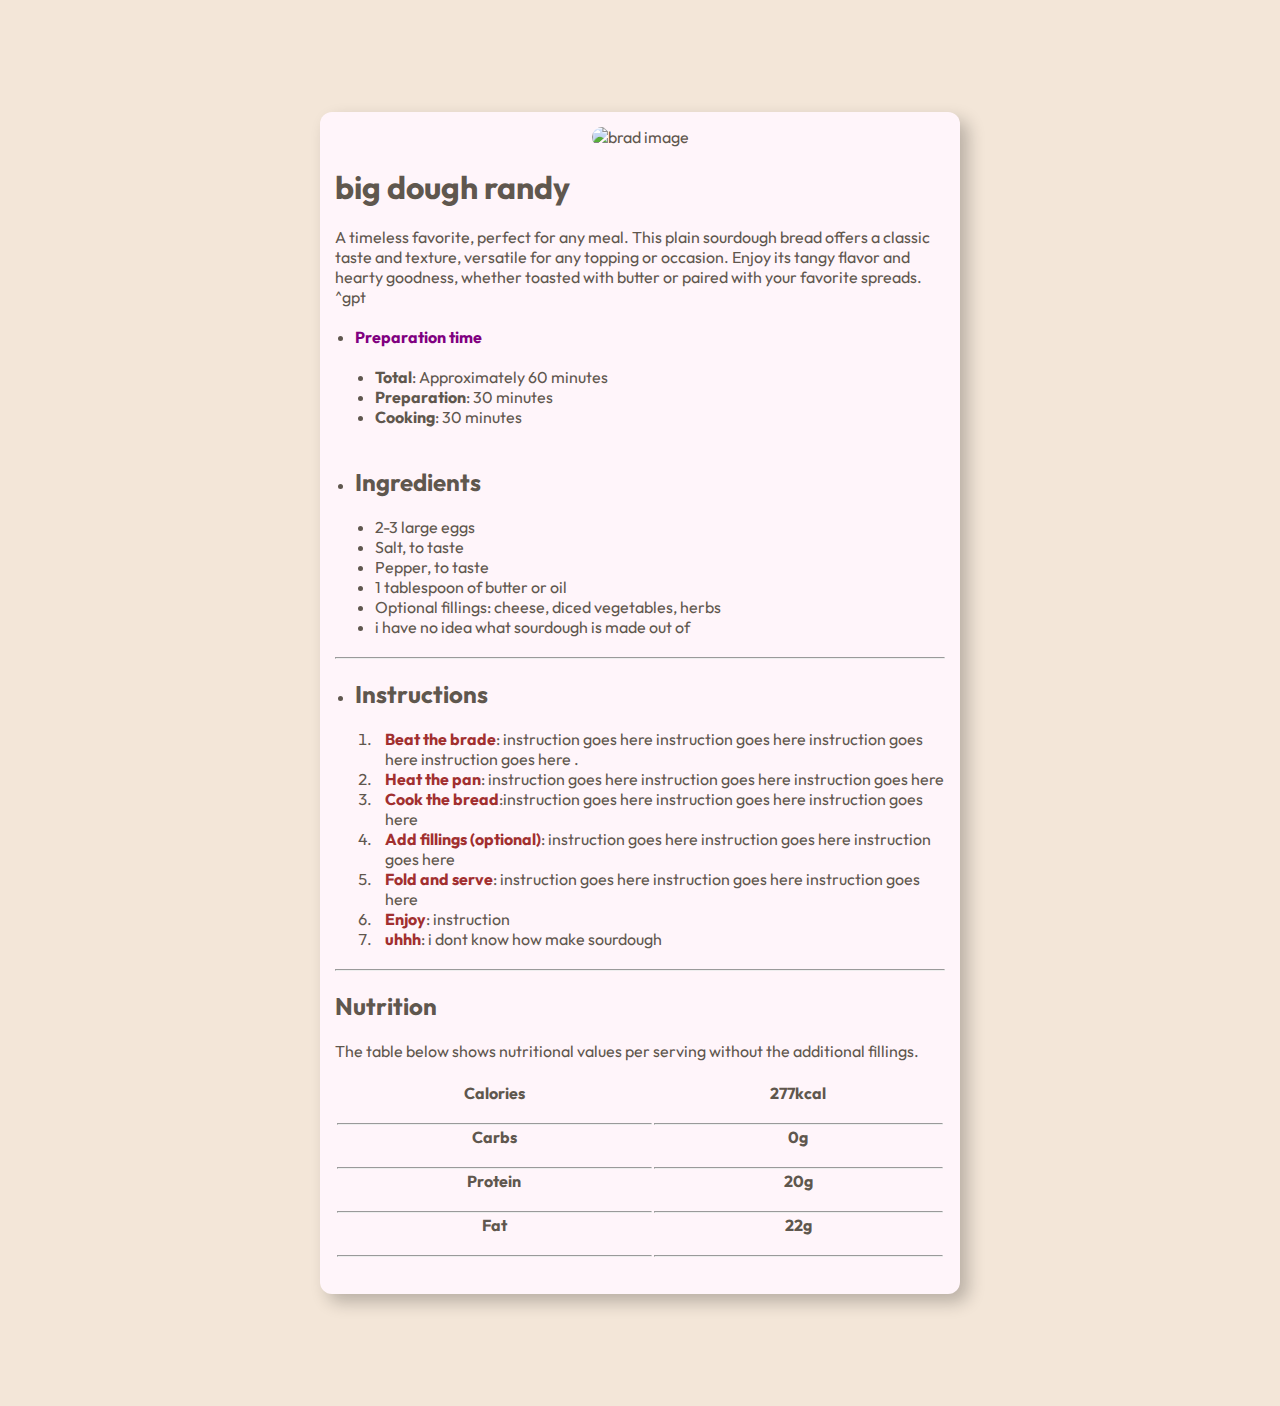
==== index.html @ 5fad1c0d "Update index.html" ====
<html lang="en"><head>
    <meta charset="UTF-8">
    <meta name="viewport" content="width=device-width, initial-scale=1.0">
  
    <link rel="icon" type="image/png" sizes="32x32" href="./assets/images/favicon-32x32.png">
  
    <title>Dough Bros</title>
  
    <link rel="preconnect" href="https://fonts.googleapis.com">
    <link rel="preconnect" href="https://fonts.gstatic.com" crossorigin="">
    <link href="https://fonts.googleapis.com/css2?family=Outfit:wght@100..900&amp;family=Young+Serif&amp;display=swap" rel="stylesheet">
    <link rel="stylesheet" href="assets/css/style.css">
  
  </head>
  
  <body data-new-gr-c-s-check-loaded="14.1167.0" data-gr-ext-installed="">
  
    <div class="mainframe">
      <div id="omelette-image"><img src="../assets/images/image-omelette.jpeg" alt="brad image"></div>
  
      <br>
  
      <h1>big dough randy</h1>
  
      <br>
  
      <p>A timeless favorite, perfect for any meal. This plain sourdough bread offers a classic taste and texture, versatile for any topping or occasion. Enjoy its tangy flavor and hearty goodness, whether toasted with butter or paired with your favorite spreads.</p>
  ^gpt
      <br>
      <br>
  
      <ul class="preparation">
        <li id="Preparation-time">
          <h4>Preparation time</h4><br>
          <ul>
            <li><b>Total</b>: Approximately 60 minutes</li>
            <li><b>Preparation</b>: 30 minutes</li>
            <li><b>Cooking</b>: 30 minutes</li>
          </ul>
        </li>
      </ul>
  
      <br>
      <br>
  
      <ul class="Ingredients">
        <li id="Ingredients-list">
          <h2>Ingredients</h2><br>
          <ul>
            <li>2-3 large eggs</li>
            <li>Salt, to taste</li>
            <li>Pepper, to taste</li>
            <li>1 tablespoon of butter or oil</li>
            <li>Optional fillings: cheese, diced vegetables, herbs
            </li>
            <li>i have no idea what sourdough is made out of 
            </li>
          </ul>
        </li>
      </ul>
  
      <br>
      <hr>
      <br>
  
      <ul class="instructions">
        <li id="instructions-heading">
          <h2>Instructions</h2><br>
          <ol start="1">
            <li class="instruction"><b>Beat the brade</b>: instruction goes here instruction goes here instruction goes here instruction goes here .</li>
            <li class="instruction"><b>Heat the pan</b>: instruction goes here instruction goes here instruction goes here 
            </li>
            <li class="instruction"><b>Cook the bread</b>:instruction goes here instruction goes here instruction goes here </li>
            <li class="instruction"><b>Add fillings (optional)</b>: instruction goes here instruction goes here instruction goes here </li>
            <li class="instruction"><b>Fold and serve</b>: instruction goes here instruction goes here instruction goes here </li>
            <li class="instruction"><b>Enjoy</b>: instruction</li>
            <li class="instruction"><b>uhhh</b>: i dont know how make sourdough</li>
          </ol>
        </li>
      </ul>
  
      <br>
      <hr>
      <br>
  
      <h2>Nutrition</h2><br><p>The table below shows nutritional values per serving without the additional fillings.</p><br><table>
        
        
        <tbody><tr>
          <th>Calories <br><br><hr></th>
          <th>277kcal <br><br><hr></th>
        </tr>
        <tr>
          <th>Carbs <br><br><hr></th>
          <th>0g <br><br><hr></th>
        </tr>
        <tr>
          <th>Protein <br><br><hr></th>
          <th>20g <br><br><hr></th>
        </tr>
        <tr>
          <th>Fat <br><br><hr></th>
          <th>22g <br><br><hr></th>
        </tr>
      </tbody></table>
      <br>
    </div>
  
  
  
  </body><grammarly-desktop-integration data-grammarly-shadow-root="true"></grammarly-desktop-integration></html>
---- assets/css/style.css ----
/* should work for desktop and mobile :pray: */

:root {
    --white: #ffffff;
    --rose-white: #fff5fa;
    --eggshell: #f3e6d8;
    --light-grey: #e4ded8;
    --wenge-brown: #5f574e;
    --dark-charcoal: #302d2c;
}

* {
    margin: 0;
    padding: 0;
    box-sizing: border-box;
    font-family: Outfit, Young-serif;
    color: var(--wenge-brown);
}

body {
    background-color: var(--eggshell);
}

.mainframe {
    margin: auto;
    display: flex;
    justify-content: center;
    flex-direction: column;
    width: 50%; /* Adjust as needed */
    padding: 15px;
    margin-top: 7rem;
    margin-bottom: 7rem;
    background-color: var(--rose-white);
    border-radius: 12px;
    box-shadow: 8px 8px 17px rgba(0, 0, 0, 0.244);
}

/* Media queries for responsiveness */

@media only screen and (max-width: 768px) {
    .mainframe {
        width: 80%; /* Adjust as needed */
        margin-top: 3rem;
        margin-bottom: 3rem;
    }
}

@media only screen and (max-width: 500px) {
    .mainframe {
        width: 90%; /* Adjust as needed */
    }
}

@media only screen and (max-width: 400px) {
    .mainframe {
        width: 95%; /* Adjust as needed */
    }
}

@media only screen and (max-width: 320px) {
    .mainframe {
        width: 100%; /* Adjust as needed */
        margin-top: 2rem;
        margin-bottom: 2rem;
    }
}

/* please work lol */

#omelette-image {
    display: flex;
    justify-content: center;
    align-items: center;
    border-radius: 20px;
    width: 100%;
}

#omelette-image img {
    max-width: 100%;
    max-height: 100%;
    border-radius: inherit;
}

.preparation, .Ingredients, .instructions {
    padding-left: 20px;
}

.preparation h4 {
    color: purple;
}

#Preparation-time ul, #Ingredients-list ul {
    padding-left: 20px;
    list-style-type: disc;
}

.instruction b {
    color: #a12f2f;
}

#instructions-heading .instruction {
    margin-left: 20px;
    padding-left: 10px;
}
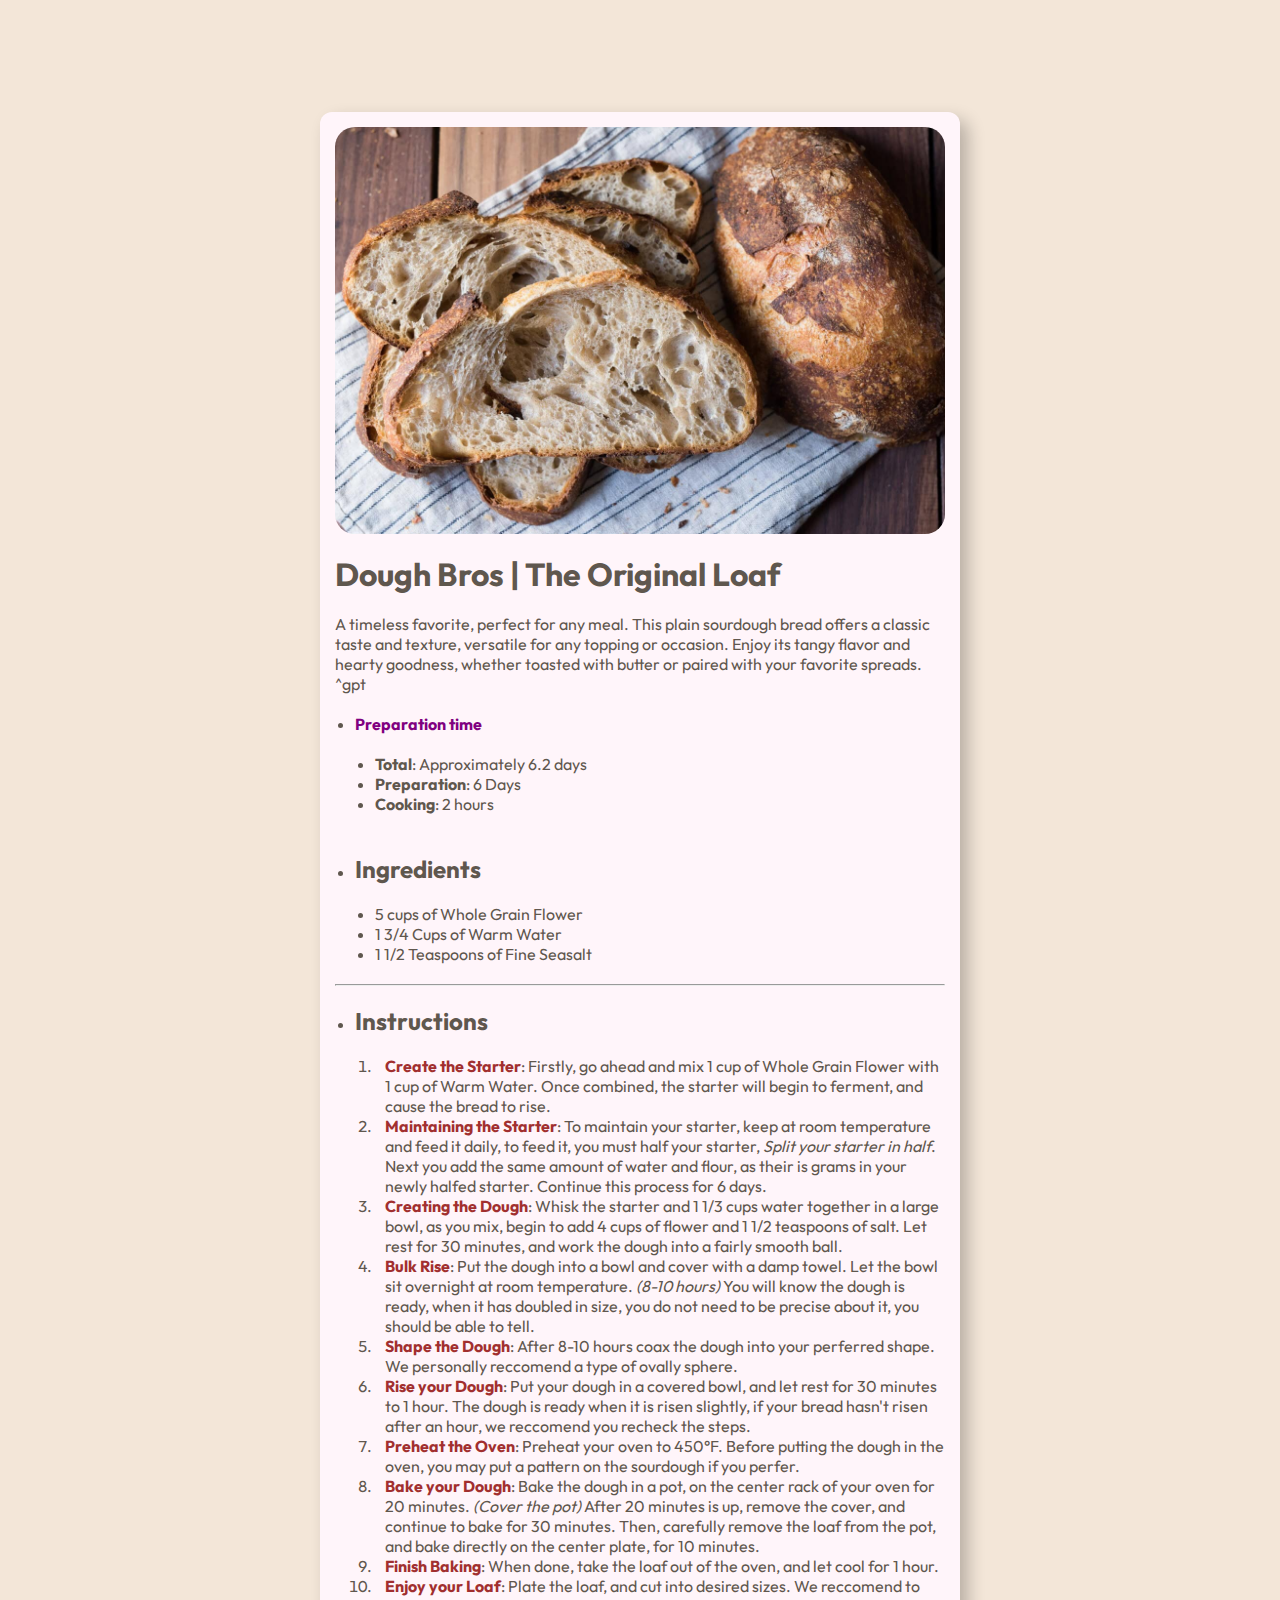
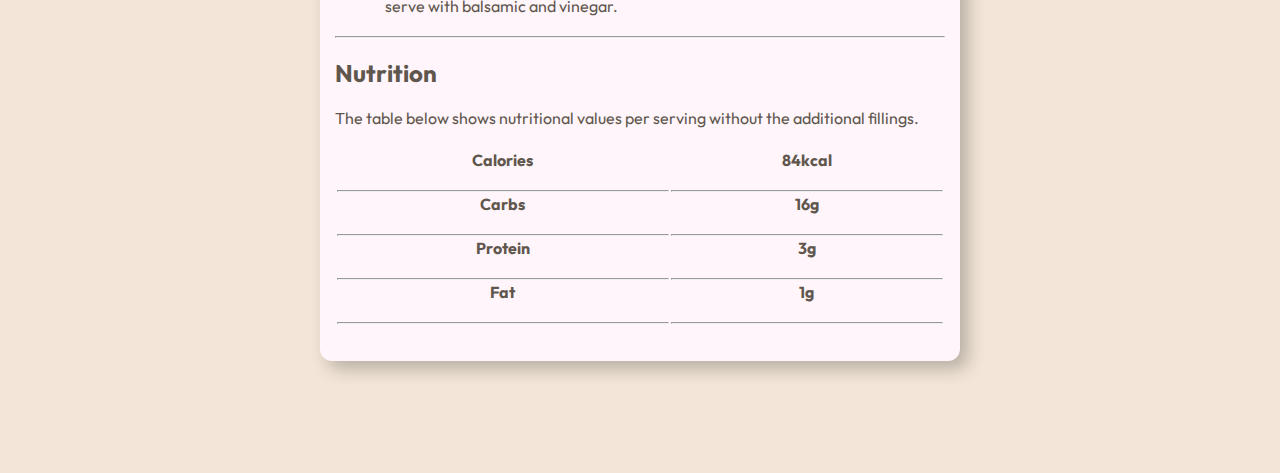
==== commit daf34fc6: "fixin shit" ====
--- a/index.html
+++ b/index.html
@@ -2,7 +2,7 @@
     <meta charset="UTF-8">
     <meta name="viewport" content="width=device-width, initial-scale=1.0">
   
-    <link rel="icon" type="image/png" sizes="32x32" href="./assets/images/favicon-32x32.png">
+    <link rel="icon" type="image/png" sizes="32x32" href="assets/images/favicon.ico">
   
     <title>Dough Bros</title>
   
@@ -16,11 +16,11 @@
   <body data-new-gr-c-s-check-loaded="14.1167.0" data-gr-ext-installed="">
   
     <div class="mainframe">
-      <div id="omelette-image"><img src="../assets/images/image-omelette.jpeg" alt="brad image"></div>
+      <div id="omelette-image"><img src="assets/images/image.png" alt="bread image"></div>
   
       <br>
   
-      <h1>big dough randy</h1>
+      <h1>Dough Bros | The Original Loaf</h1>
   
       <br>
   
@@ -33,9 +33,9 @@
         <li id="Preparation-time">
           <h4>Preparation time</h4><br>
           <ul>
-            <li><b>Total</b>: Approximately 60 minutes</li>
-            <li><b>Preparation</b>: 30 minutes</li>
-            <li><b>Cooking</b>: 30 minutes</li>
+            <li><b>Total</b>: Approximately 6.2 days</li>
+            <li><b>Preparation</b>: 6 Days</li>
+            <li><b>Cooking</b>: 2 hours</li>
           </ul>
         </li>
       </ul>
@@ -47,14 +47,9 @@
         <li id="Ingredients-list">
           <h2>Ingredients</h2><br>
           <ul>
-            <li>2-3 large eggs</li>
-            <li>Salt, to taste</li>
-            <li>Pepper, to taste</li>
-            <li>1 tablespoon of butter or oil</li>
-            <li>Optional fillings: cheese, diced vegetables, herbs
-            </li>
-            <li>i have no idea what sourdough is made out of 
-            </li>
+            <li>5 cups of Whole Grain Flower</li>
+            <li>1 3/4 Cups of Warm Water</li>
+            <li>1 1/2 Teaspoons of Fine Seasalt</li>
           </ul>
         </li>
       </ul>
@@ -67,14 +62,17 @@
         <li id="instructions-heading">
           <h2>Instructions</h2><br>
           <ol start="1">
-            <li class="instruction"><b>Beat the brade</b>: instruction goes here instruction goes here instruction goes here instruction goes here .</li>
-            <li class="instruction"><b>Heat the pan</b>: instruction goes here instruction goes here instruction goes here 
+            <li class="instruction"><b>Create the Starter</b>: Firstly, go ahead and mix 1 cup of Whole Grain Flower with 1 cup of Warm Water. Once combined, the starter will begin to ferment, and cause the bread to rise.</li>
+            <li class="instruction"><b>Maintaining the Starter</b>: To maintain your starter, keep at room temperature and feed it daily, to feed it, you must half your starter, <i>Split your starter in half</i>. Next you add the same amount of water and flour, as their is grams in your newly halfed starter. Continue this process for 6 days.  
             </li>
-            <li class="instruction"><b>Cook the bread</b>:instruction goes here instruction goes here instruction goes here </li>
-            <li class="instruction"><b>Add fillings (optional)</b>: instruction goes here instruction goes here instruction goes here </li>
-            <li class="instruction"><b>Fold and serve</b>: instruction goes here instruction goes here instruction goes here </li>
-            <li class="instruction"><b>Enjoy</b>: instruction</li>
-            <li class="instruction"><b>uhhh</b>: i dont know how make sourdough</li>
+            <li class="instruction"><b>Creating the Dough</b>: Whisk the starter and 1 1/3 cups water together in a large bowl, as you mix, begin to add 4 cups of flower and 1 1/2 teaspoons of salt. Let rest for 30 minutes, and work the dough into a fairly smooth ball.</li>
+            <li class="instruction"><b>Bulk Rise</b>: Put the dough into a bowl and cover with a damp towel. Let the bowl sit overnight at room temperature. <i>(8-10 hours)</i> You will know the dough is ready, when it has doubled in size, you do not need to be precise about it, you should be able to tell.</li>
+            <li class="instruction"><b>Shape the Dough</b>: After 8-10 hours coax the dough into your perferred shape. We personally reccomend a type of ovally sphere.</li>
+            <li class="instruction"><b>Rise your Dough</b>: Put your dough in a covered bowl, and let rest for 30 minutes to 1 hour. The dough is ready when it is risen slightly, if your bread hasn't risen after an hour, we reccomend you recheck the steps.</li>
+            <li class="instruction"><b>Preheat the Oven</b>: Preheat your oven to 450°F. Before putting the dough in the oven, you may put a pattern on the sourdough if you perfer.</li>
+            <li class="instruction"><b>Bake your Dough</b>: Bake the dough in a pot, on the center rack of your oven for 20 minutes. <i>(Cover the pot)</i> After 20 minutes is up, remove the cover, and continue to bake for 30 minutes. Then, carefully remove the loaf from the pot, and bake directly on the center plate, for 10 minutes. </li>
+          <li class="instruction"><b>Finish Baking</b>: When done, take the loaf out of the oven, and let cool for 1 hour.</li>
+          <li class="instruction"><b>Enjoy your Loaf</b>: Plate the loaf, and cut into desired sizes. We reccomend to serve with balsamic and vinegar.</li>
           </ol>
         </li>
       </ul>
@@ -88,19 +86,19 @@
         
         <tbody><tr>
           <th>Calories <br><br><hr></th>
-          <th>277kcal <br><br><hr></th>
+          <th>84kcal <br><br><hr></th>
         </tr>
         <tr>
           <th>Carbs <br><br><hr></th>
-          <th>0g <br><br><hr></th>
+          <th>16g <br><br><hr></th>
         </tr>
         <tr>
           <th>Protein <br><br><hr></th>
-          <th>20g <br><br><hr></th>
+          <th>3g <br><br><hr></th>
         </tr>
         <tr>
           <th>Fat <br><br><hr></th>
-          <th>22g <br><br><hr></th>
+          <th>1g <br><br><hr></th>
         </tr>
       </tbody></table>
       <br>
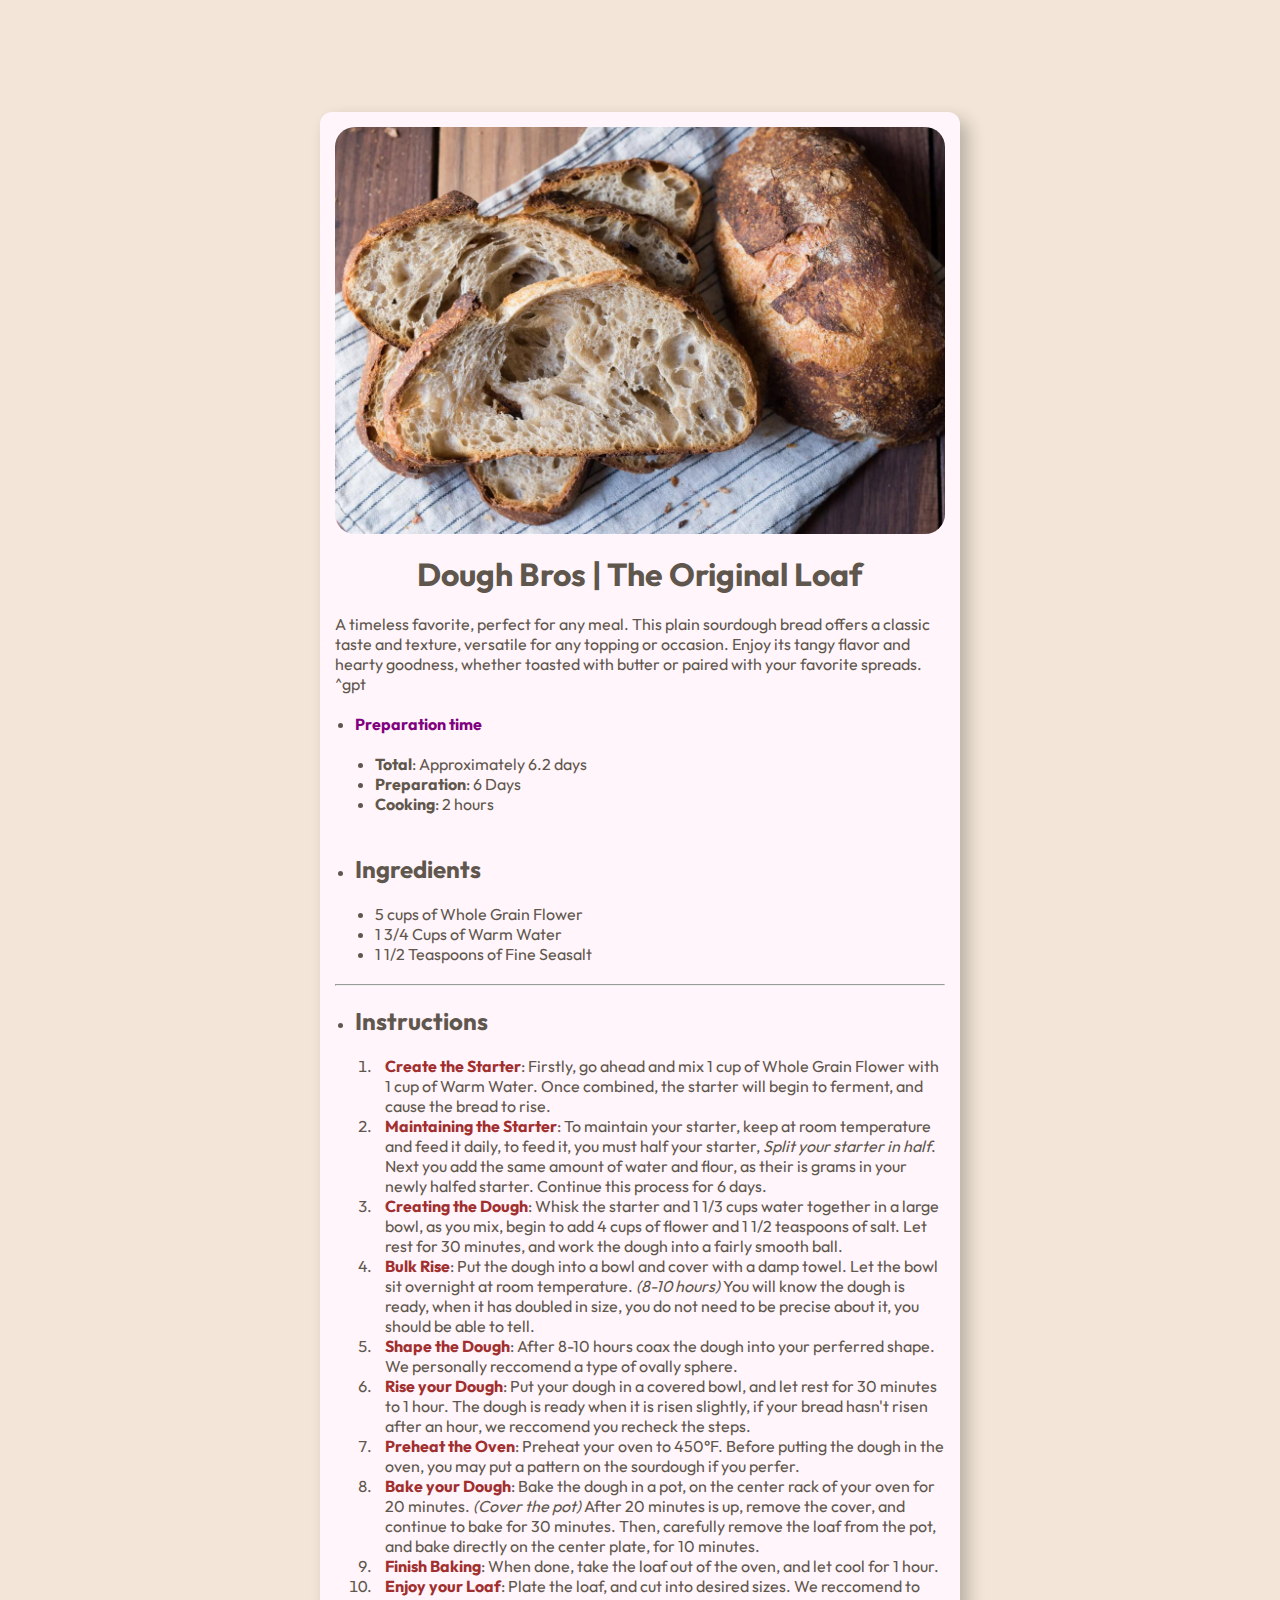
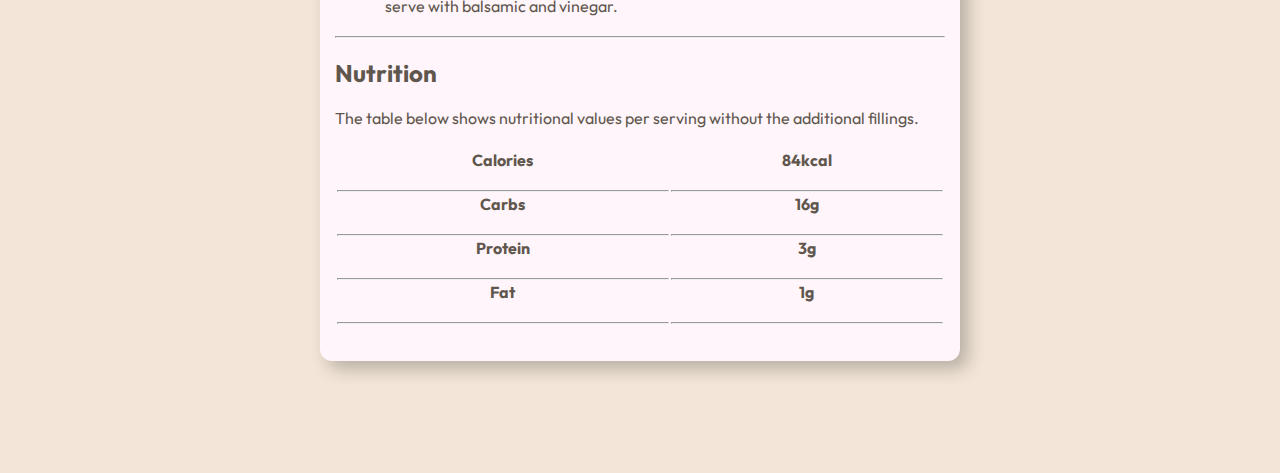
==== commit 21d6116b: "Update index.html" ====
--- a/index.html
+++ b/index.html
@@ -20,7 +20,7 @@
   
       <br>
   
-      <h1>Dough Bros | The Original Loaf</h1>
+      <center><h1>Dough Bros | The Original Loaf</h1></center>
   
       <br>
   
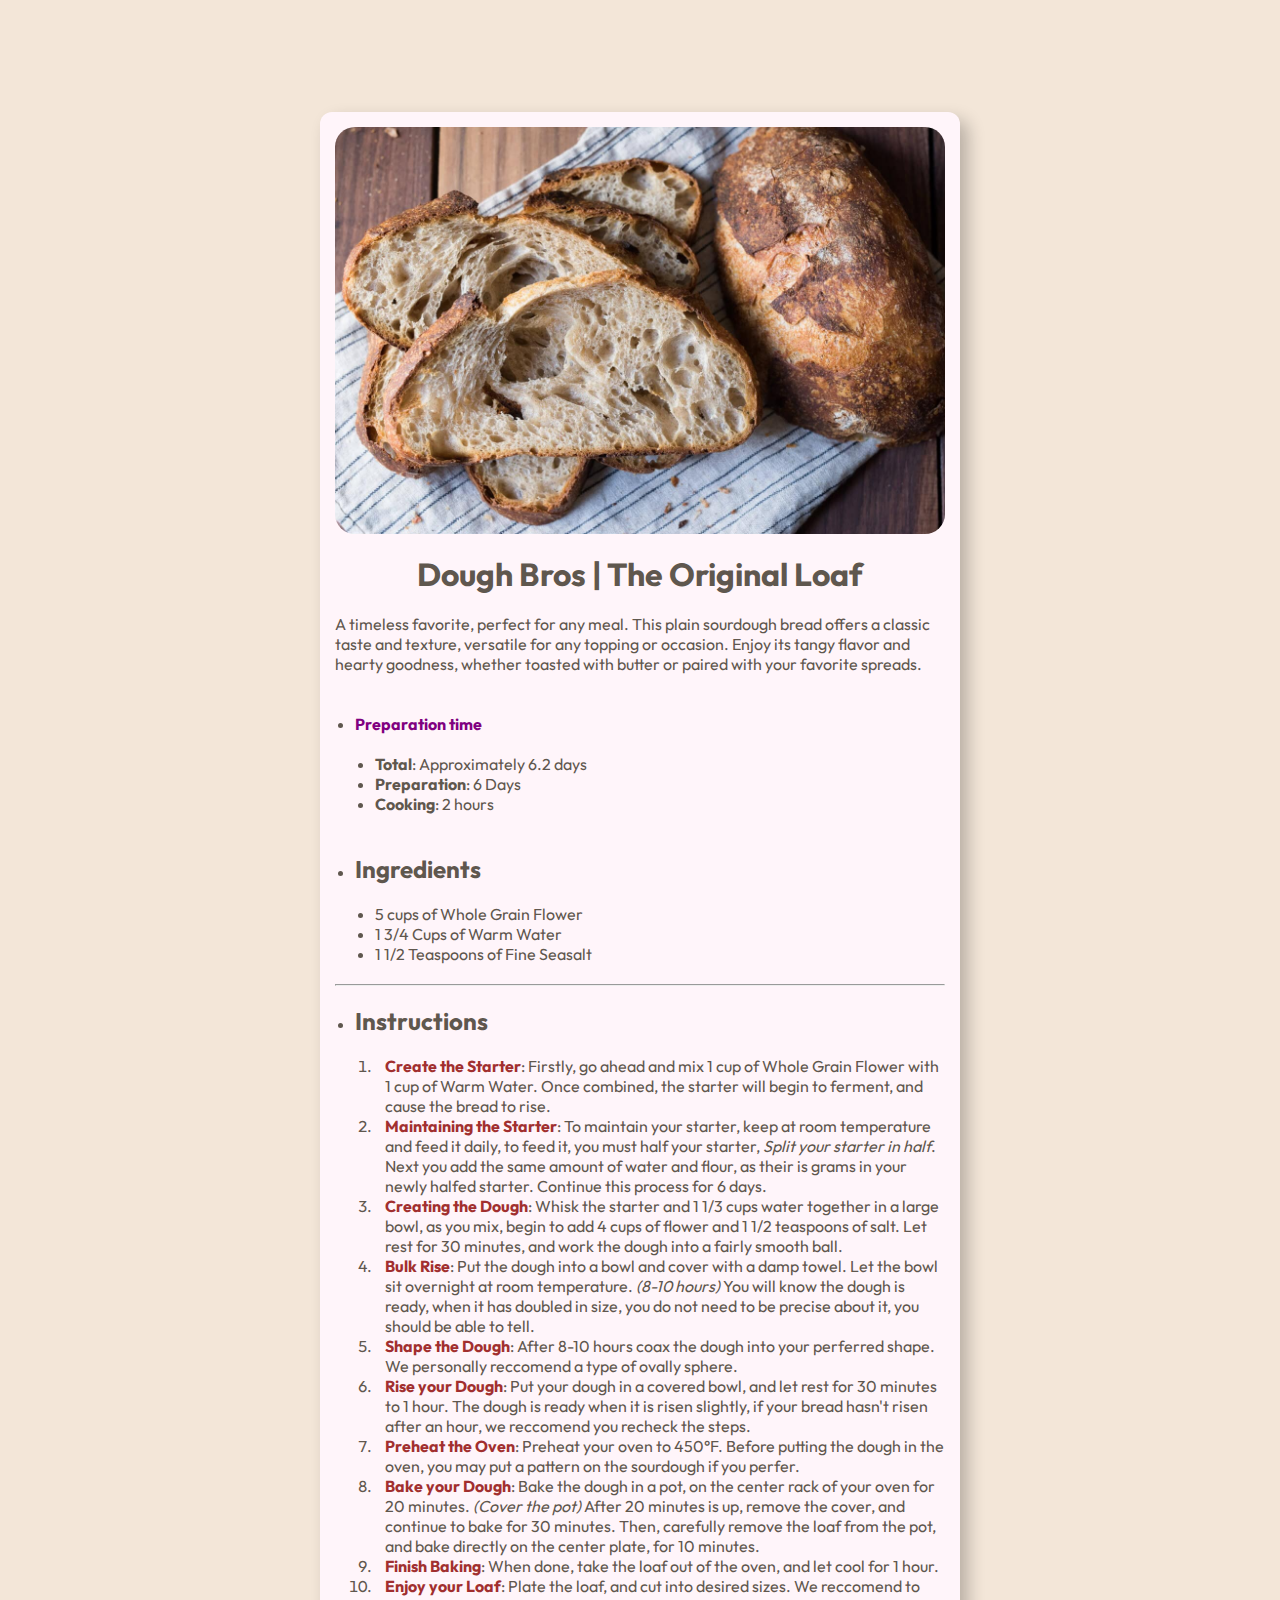
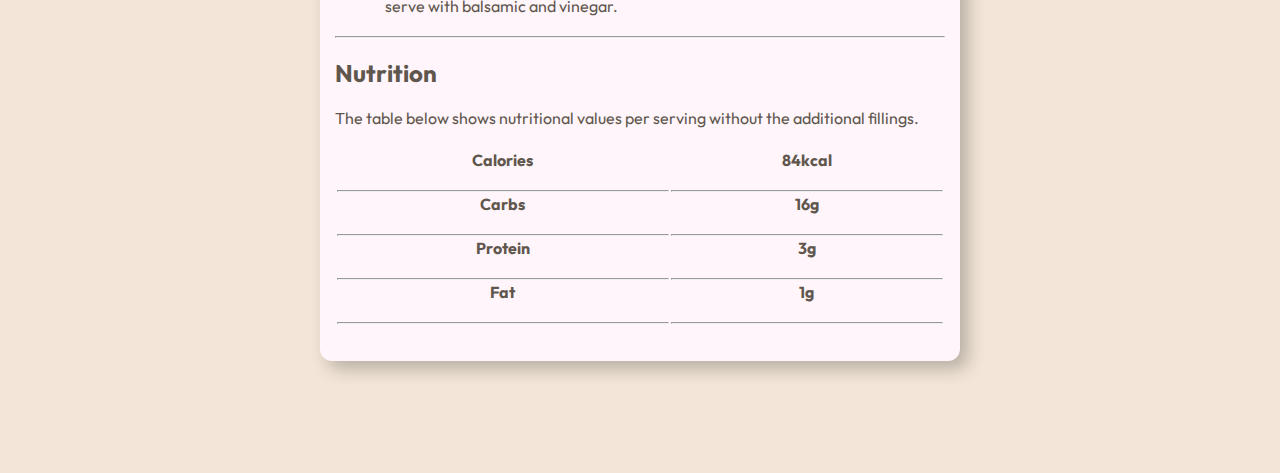
==== commit f9e2c9a9: "f" ====
--- a/index.html
+++ b/index.html
@@ -25,7 +25,6 @@
       <br>
   
       <p>A timeless favorite, perfect for any meal. This plain sourdough bread offers a classic taste and texture, versatile for any topping or occasion. Enjoy its tangy flavor and hearty goodness, whether toasted with butter or paired with your favorite spreads.</p>
-  ^gpt
       <br>
       <br>
   
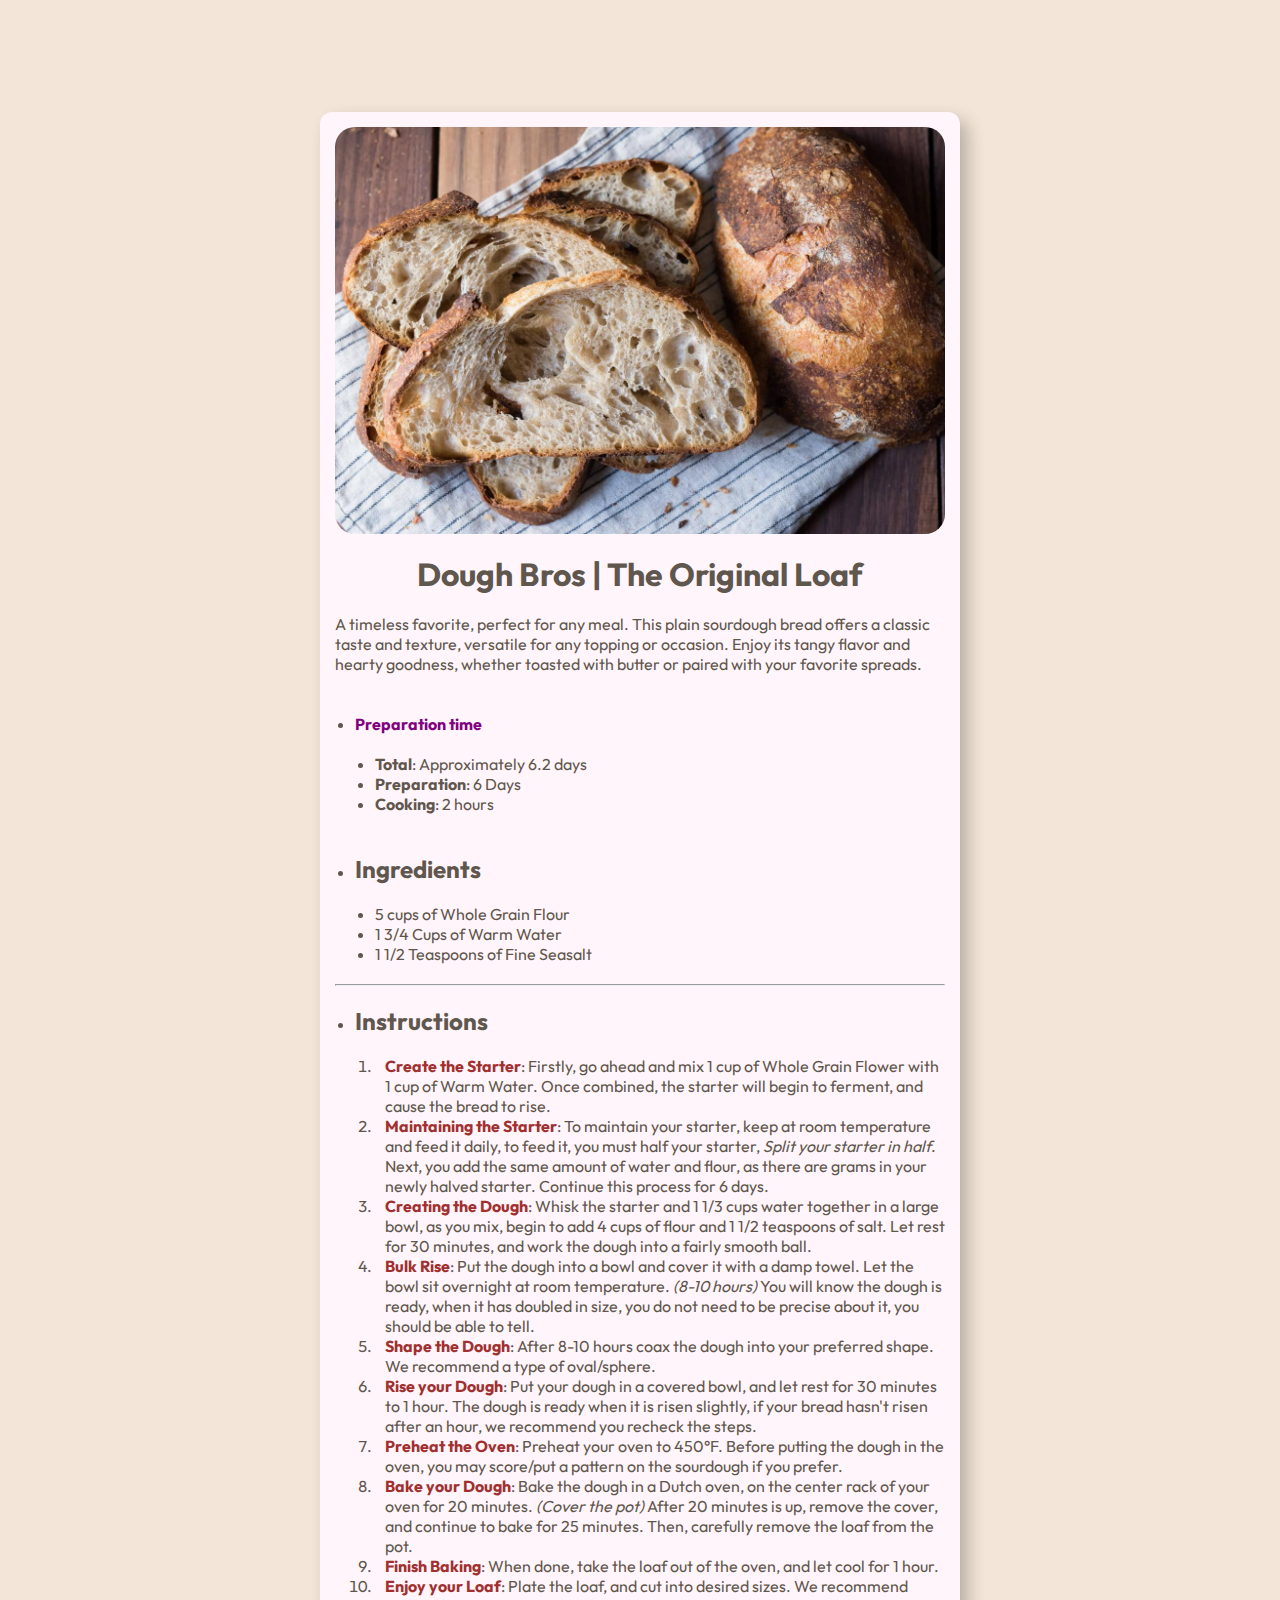
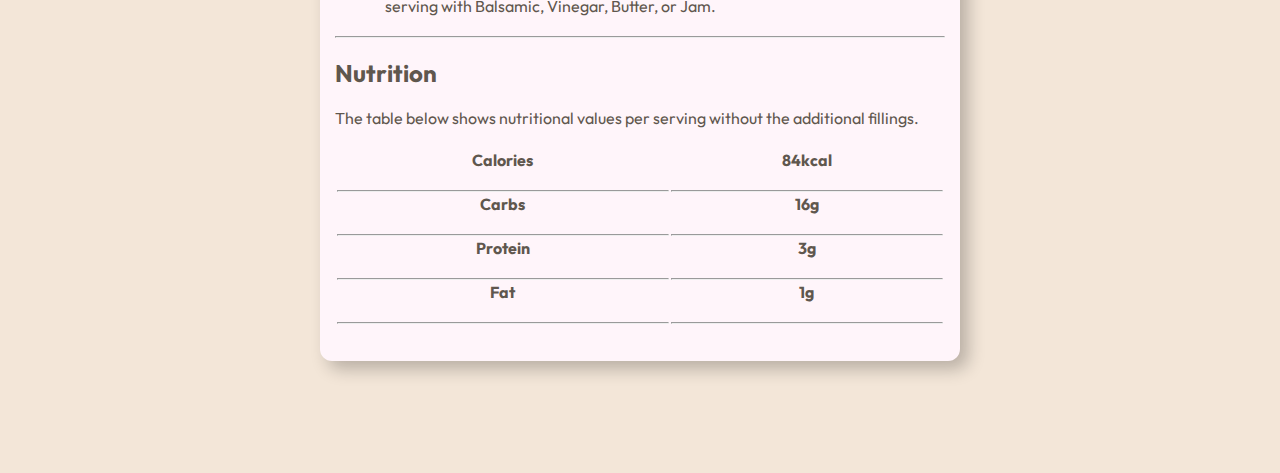
==== commit 05da0820: "Update index.html" ====
--- a/index.html
+++ b/index.html
@@ -16,7 +16,7 @@
   <body data-new-gr-c-s-check-loaded="14.1167.0" data-gr-ext-installed="">
   
     <div class="mainframe">
-      <div id="omelette-image"><img src="assets/images/image.png" alt="bread image"></div>
+      <div id="omelette-image"><img src="assets/bread-images/original.png" alt="bread image"></div>
   
       <br>
   
@@ -46,7 +46,7 @@
         <li id="Ingredients-list">
           <h2>Ingredients</h2><br>
           <ul>
-            <li>5 cups of Whole Grain Flower</li>
+            <li>5 cups of Whole Grain Flour</li>
             <li>1 3/4 Cups of Warm Water</li>
             <li>1 1/2 Teaspoons of Fine Seasalt</li>
           </ul>
@@ -62,16 +62,16 @@
           <h2>Instructions</h2><br>
           <ol start="1">
             <li class="instruction"><b>Create the Starter</b>: Firstly, go ahead and mix 1 cup of Whole Grain Flower with 1 cup of Warm Water. Once combined, the starter will begin to ferment, and cause the bread to rise.</li>
-            <li class="instruction"><b>Maintaining the Starter</b>: To maintain your starter, keep at room temperature and feed it daily, to feed it, you must half your starter, <i>Split your starter in half</i>. Next you add the same amount of water and flour, as their is grams in your newly halfed starter. Continue this process for 6 days.  
+            <li class="instruction"><b>Maintaining the Starter</b>: To maintain your starter, keep at room temperature and feed it daily, to feed it, you must half your starter, <i>Split your starter in half</i>. Next, you add the same amount of water and flour, as there are grams in your newly halved starter. Continue this process for 6 days.  
             </li>
-            <li class="instruction"><b>Creating the Dough</b>: Whisk the starter and 1 1/3 cups water together in a large bowl, as you mix, begin to add 4 cups of flower and 1 1/2 teaspoons of salt. Let rest for 30 minutes, and work the dough into a fairly smooth ball.</li>
-            <li class="instruction"><b>Bulk Rise</b>: Put the dough into a bowl and cover with a damp towel. Let the bowl sit overnight at room temperature. <i>(8-10 hours)</i> You will know the dough is ready, when it has doubled in size, you do not need to be precise about it, you should be able to tell.</li>
-            <li class="instruction"><b>Shape the Dough</b>: After 8-10 hours coax the dough into your perferred shape. We personally reccomend a type of ovally sphere.</li>
-            <li class="instruction"><b>Rise your Dough</b>: Put your dough in a covered bowl, and let rest for 30 minutes to 1 hour. The dough is ready when it is risen slightly, if your bread hasn't risen after an hour, we reccomend you recheck the steps.</li>
-            <li class="instruction"><b>Preheat the Oven</b>: Preheat your oven to 450°F. Before putting the dough in the oven, you may put a pattern on the sourdough if you perfer.</li>
-            <li class="instruction"><b>Bake your Dough</b>: Bake the dough in a pot, on the center rack of your oven for 20 minutes. <i>(Cover the pot)</i> After 20 minutes is up, remove the cover, and continue to bake for 30 minutes. Then, carefully remove the loaf from the pot, and bake directly on the center plate, for 10 minutes. </li>
+            <li class="instruction"><b>Creating the Dough</b>: Whisk the starter and 1 1/3 cups water together in a large bowl, as you mix, begin to add 4 cups of flour and 1 1/2 teaspoons of salt. Let rest for 30 minutes, and work the dough into a fairly smooth ball.</li>
+            <li class="instruction"><b>Bulk Rise</b>: Put the dough into a bowl and cover it with a damp towel. Let the bowl sit overnight at room temperature. <i>(8-10 hours)</i> You will know the dough is ready, when it has doubled in size, you do not need to be precise about it, you should be able to tell.</li>
+            <li class="instruction"><b>Shape the Dough</b>: After 8-10 hours coax the dough into your preferred shape. We recommend a type of oval/sphere.</li>
+            <li class="instruction"><b>Rise your Dough</b>: Put your dough in a covered bowl, and let rest for 30 minutes to 1 hour. The dough is ready when it is risen slightly, if your bread hasn't risen after an hour, we recommend you recheck the steps.</li>
+            <li class="instruction"><b>Preheat the Oven</b>: Preheat your oven to 450°F. Before putting the dough in the oven, you may score/put a pattern on the sourdough if you prefer.</li>
+            <li class="instruction"><b>Bake your Dough</b>: Bake the dough in a Dutch oven, on the center rack of your oven for 20 minutes. <i>(Cover the pot)</i> After 20 minutes is up, remove the cover, and continue to bake for 25 minutes. Then, carefully remove the loaf from the pot. </li>
           <li class="instruction"><b>Finish Baking</b>: When done, take the loaf out of the oven, and let cool for 1 hour.</li>
-          <li class="instruction"><b>Enjoy your Loaf</b>: Plate the loaf, and cut into desired sizes. We reccomend to serve with balsamic and vinegar.</li>
+          <li class="instruction"><b>Enjoy your Loaf</b>: Plate the loaf, and cut into desired sizes. We recommend serving with Balsamic, Vinegar, Butter, or Jam.</li>
           </ol>
         </li>
       </ul>
@@ -105,4 +105,4 @@
   
   
   
-  </body><grammarly-desktop-integration data-grammarly-shadow-root="true"></grammarly-desktop-integration></html>
+  </body>
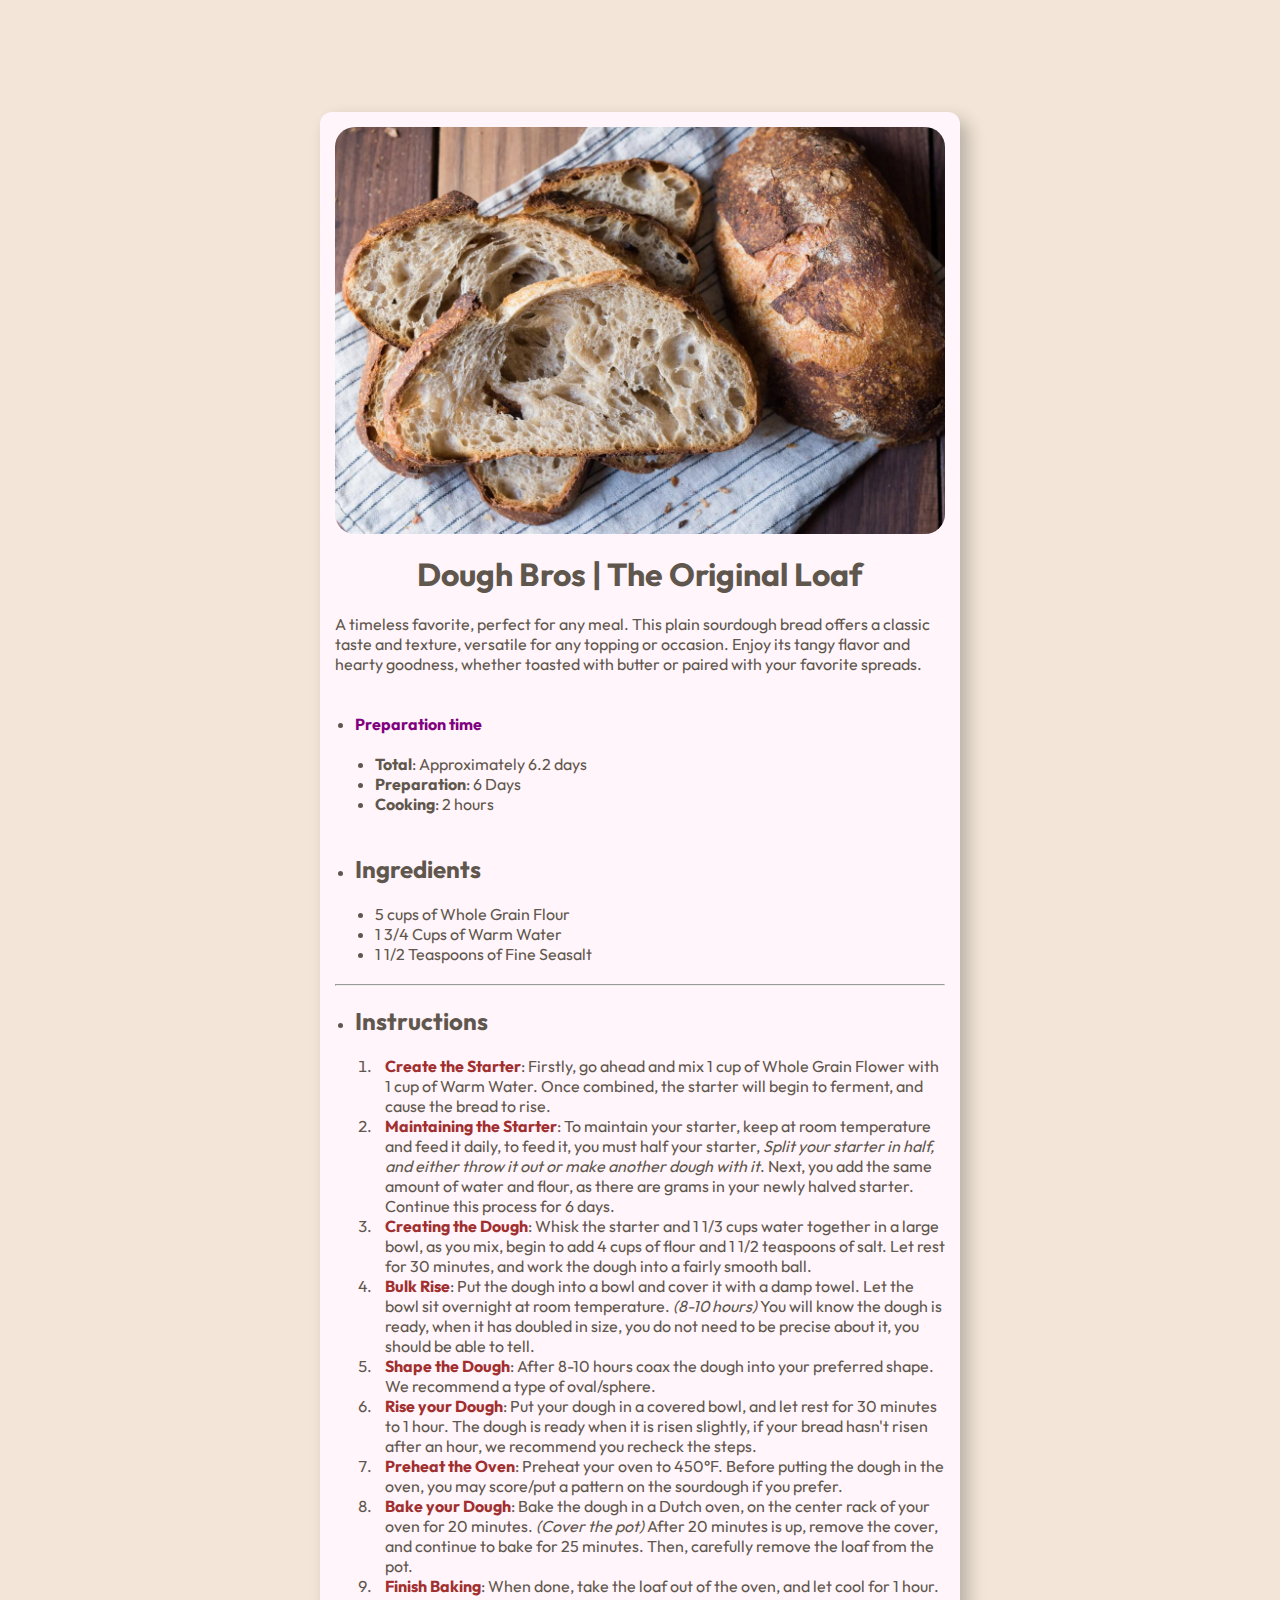
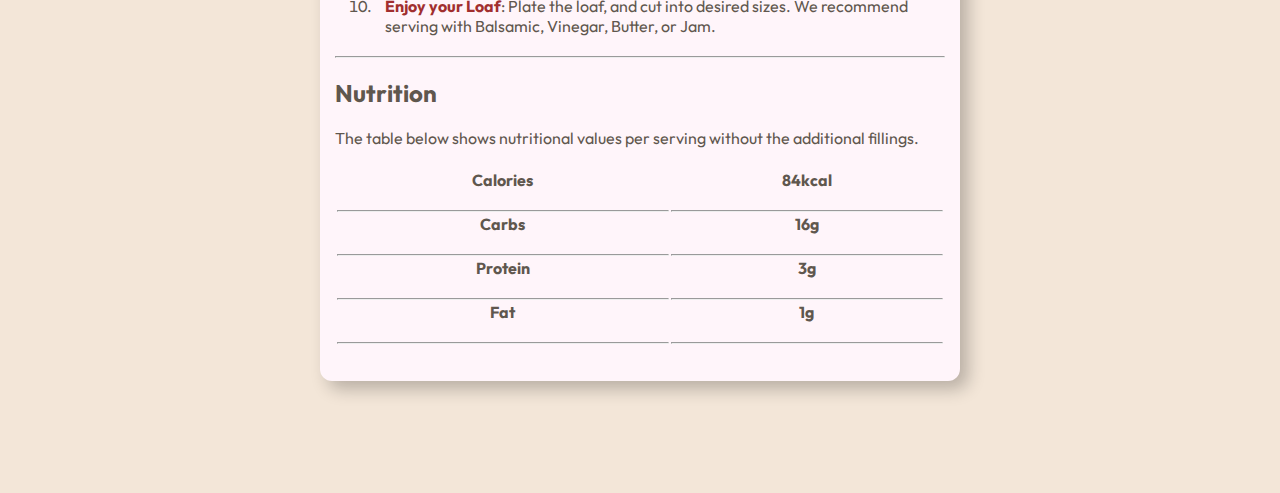
==== commit 05a38b3b: "Update index.html" ====
--- a/index.html
+++ b/index.html
@@ -62,7 +62,7 @@
           <h2>Instructions</h2><br>
           <ol start="1">
             <li class="instruction"><b>Create the Starter</b>: Firstly, go ahead and mix 1 cup of Whole Grain Flower with 1 cup of Warm Water. Once combined, the starter will begin to ferment, and cause the bread to rise.</li>
-            <li class="instruction"><b>Maintaining the Starter</b>: To maintain your starter, keep at room temperature and feed it daily, to feed it, you must half your starter, <i>Split your starter in half</i>. Next, you add the same amount of water and flour, as there are grams in your newly halved starter. Continue this process for 6 days.  
+            <li class="instruction"><b>Maintaining the Starter</b>: To maintain your starter, keep at room temperature and feed it daily, to feed it, you must half your starter, <i>Split your starter in half, and either throw it out or make another dough with it</i>. Next, you add the same amount of water and flour, as there are grams in your newly halved starter. Continue this process for 6 days.  
             </li>
             <li class="instruction"><b>Creating the Dough</b>: Whisk the starter and 1 1/3 cups water together in a large bowl, as you mix, begin to add 4 cups of flour and 1 1/2 teaspoons of salt. Let rest for 30 minutes, and work the dough into a fairly smooth ball.</li>
             <li class="instruction"><b>Bulk Rise</b>: Put the dough into a bowl and cover it with a damp towel. Let the bowl sit overnight at room temperature. <i>(8-10 hours)</i> You will know the dough is ready, when it has doubled in size, you do not need to be precise about it, you should be able to tell.</li>
